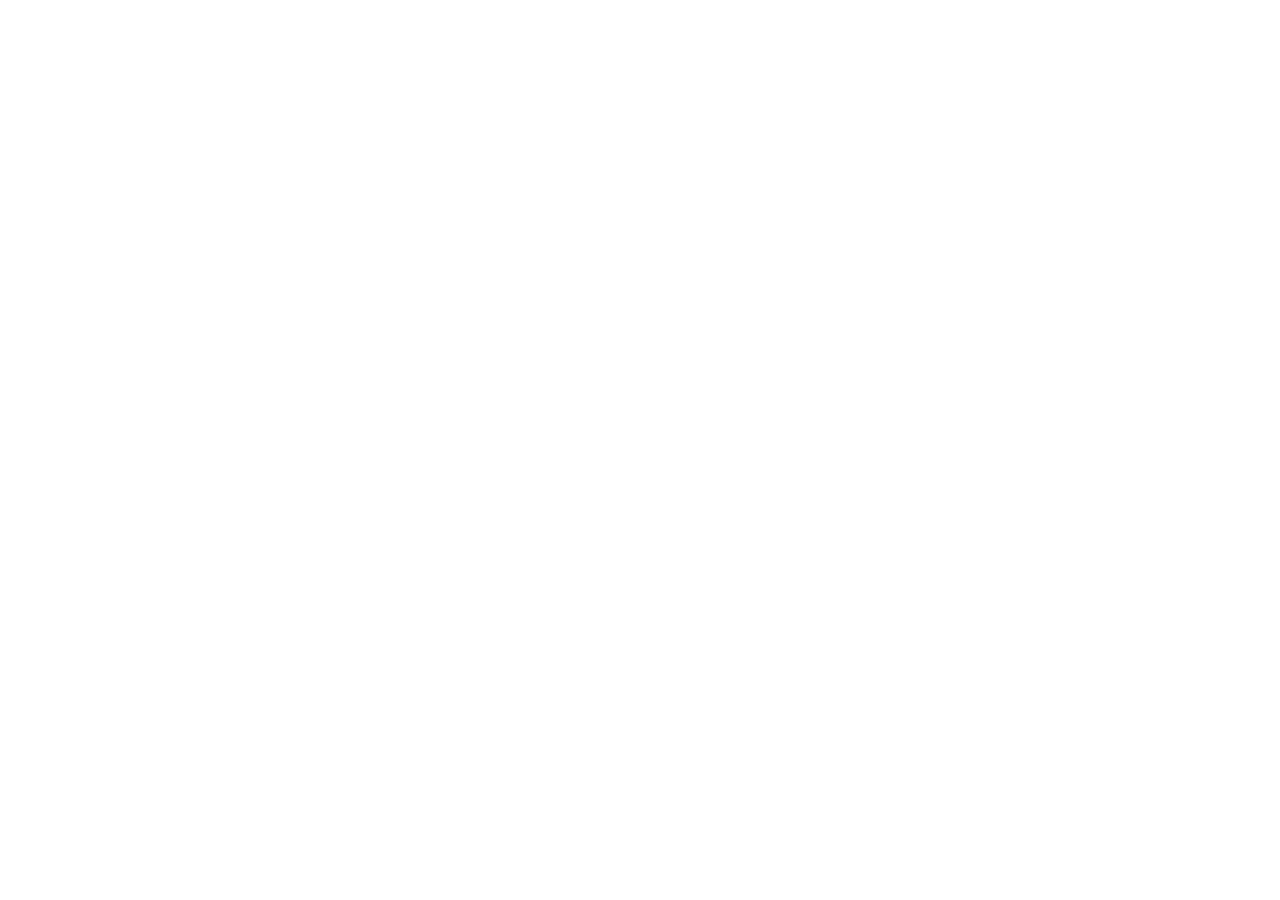
==== assets/index.html @ 63ebee33 "inicio do desenvolvimento do HTML" ====
<!DOCTYPE html>
<html lang="en">
<head>
    <meta charset="UTF-8">
    <meta name="viewport" content="width=device-width, initial-scale=1.0">
    <title>Receita de Omelete</title>
</head>
<body>
    
</body>
</html>
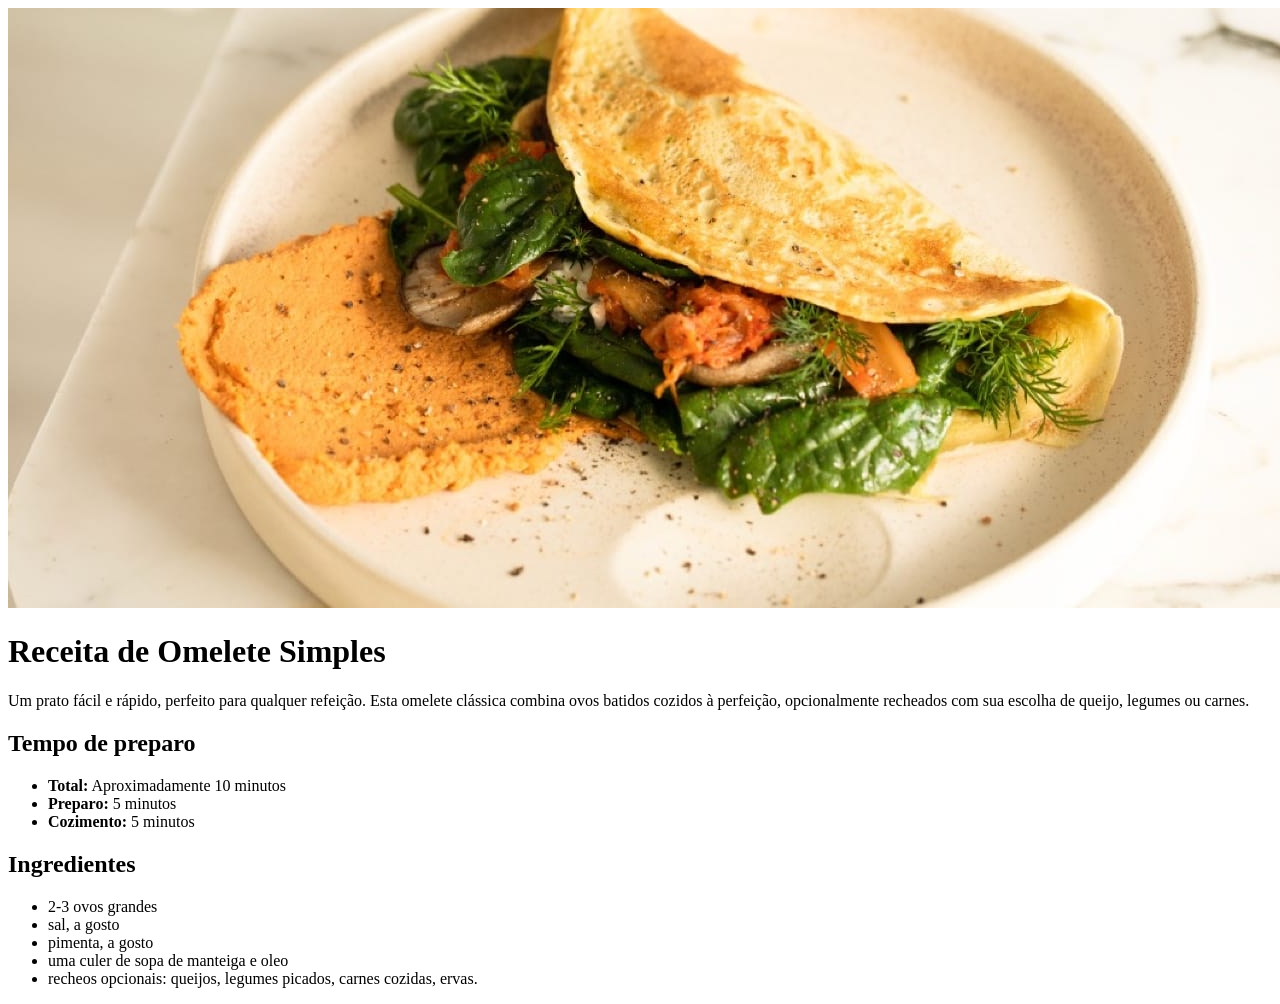
==== commit 07c629fc: "terceiro commit do HTML" ====
--- a/assets/index.html
+++ b/assets/index.html
@@ -1,11 +1,50 @@
 <!DOCTYPE html>
-<html lang="en">
+<html lang="pt-br">
 <head>
     <meta charset="UTF-8">
     <meta name="viewport" content="width=device-width, initial-scale=1.0">
     <title>Receita de Omelete</title>
 </head>
 <body>
-    
+    <div>
+        <img src="./image-omelette.jpeg" alt="imagem de um omelte recheados de folhas verdes e legumes ">
+
+    <h1>Receita de Omelete Simples</h1>
+     <p>Um prato fácil e rápido, perfeito para qualquer refeição. Esta omelete clássica combina ovos batidos cozidos à perfeição, opcionalmente recheados com sua escolha de queijo, legumes ou carnes.</p>
+
+     <div>
+        <h2>Tempo de preparo</h2>
+
+        <ul>
+            <li>
+                 <strong>Total:</strong> Aproximadamente 10 minutos
+            </li>
+            <li>
+                <strong>Preparo:</strong> 5 minutos
+            </li>
+            <li>
+                <strong>Cozimento:</strong> 5 minutos
+            </li>
+        </ul>
+     </div>
+
+     <div>
+       <h2>Ingredientes</h2>
+       <ul>
+             <li>2-3 ovos grandes</li>
+            <li>sal, a gosto</li>
+             <li>pimenta, a gosto</li>
+             <li>uma culer de sopa de manteiga e oleo</li>
+             <li>recheos opcionais: queijos, legumes picados, carnes cozidas, ervas.</li>
+         </ul>
+
+     </div>
+     </div>
+
+
+
+
+
+
 </body>
 </html>
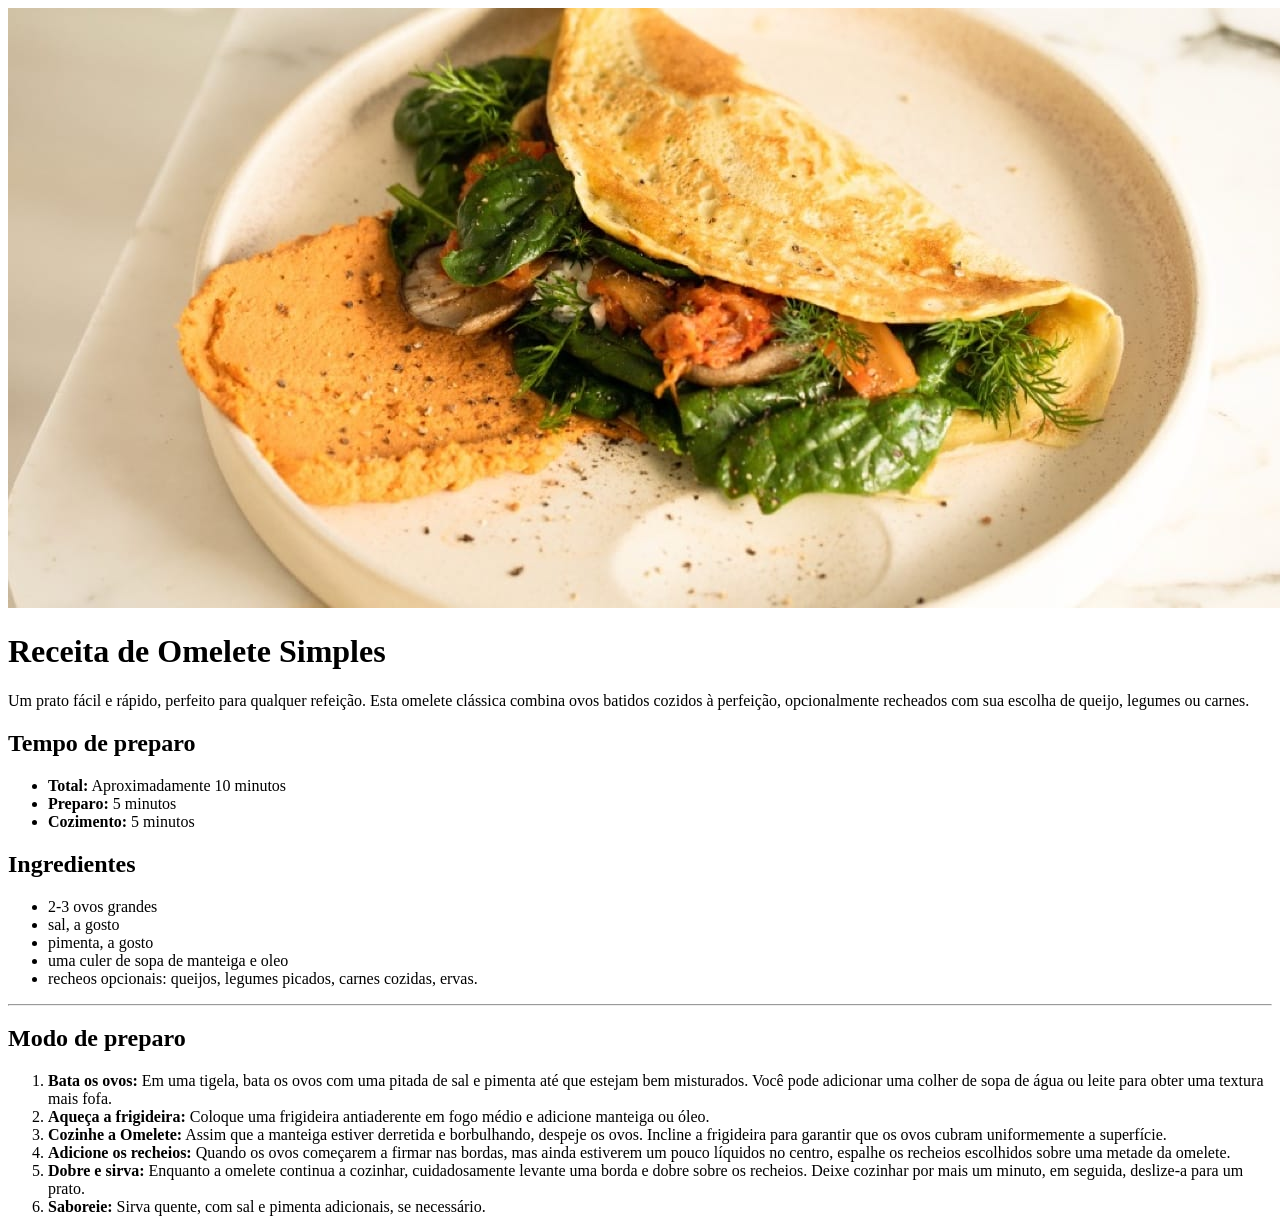
==== commit ad0f9594: "quarto commit do HTML" ====
--- a/assets/index.html
+++ b/assets/index.html
@@ -37,8 +37,35 @@
              <li>uma culer de sopa de manteiga e oleo</li>
              <li>recheos opcionais: queijos, legumes picados, carnes cozidas, ervas.</li>
          </ul>
+    
+        </div>
+        <hr>
 
-     </div>
+        <div>
+            <h2>Modo de preparo</h2>
+
+            <ol>
+                <li>
+                    <strong>Bata os ovos:</strong>  Em uma tigela, bata os ovos com uma pitada de sal e pimenta até que estejam bem misturados. Você pode adicionar uma colher de sopa de água ou leite para obter uma textura mais fofa.
+                </li>
+                <li>
+                    <strong>Aqueça a frigideira:</strong> Coloque uma frigideira antiaderente em fogo médio e adicione manteiga ou óleo.
+                </li>
+                <li>
+                    <strong>Cozinhe a Omelete:</strong> Assim que a manteiga estiver derretida e borbulhando, despeje os ovos. Incline a frigideira para garantir que os ovos cubram uniformemente a superfície.
+                </li>
+                <li>
+                    <strong>Adicione os recheios:</strong> Quando os ovos começarem a firmar nas bordas, mas ainda estiverem um pouco líquidos no centro, espalhe os recheios escolhidos sobre uma metade da omelete.
+                </li>
+                <li>
+                    <strong>Dobre e sirva:</strong> Enquanto a omelete continua a cozinhar, cuidadosamente levante uma borda e dobre sobre os recheios. Deixe cozinhar por mais um minuto, em seguida, deslize-a para um prato.
+                </li>
+                <li>
+                    <strong>Saboreie:</strong> Sirva quente, com sal e pimenta adicionais, se necessário.
+                </li>
+            </ol>
+        </div>
+
      </div>
 
 
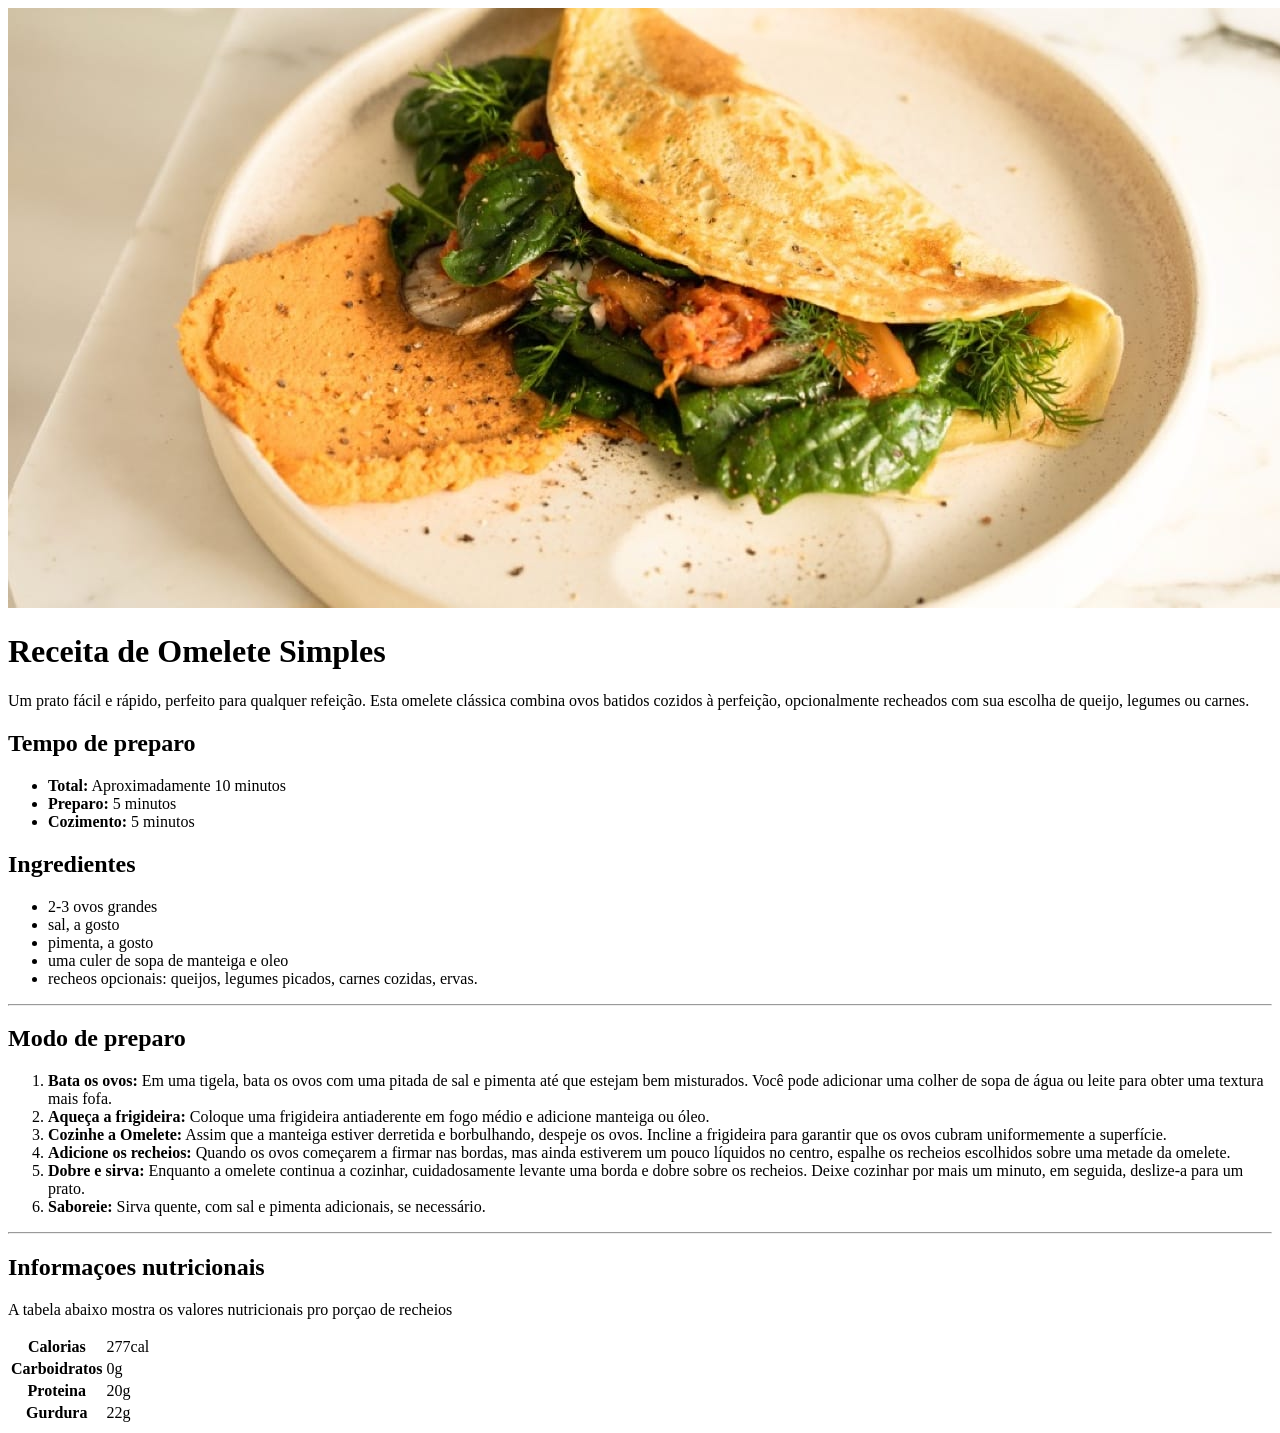
==== commit a78f12d7: "quinto commit do HTML" ====
--- a/assets/index.html
+++ b/assets/index.html
@@ -66,6 +66,33 @@
             </ol>
         </div>
 
+        <hr>
+        <div>
+            <h2>Informaçoes nutricionais</h2>
+
+            <p>A tabela abaixo mostra os valores nutricionais pro porçao de recheios </p>
+
+
+            <table>
+                <tr>
+                    <th>Calorias</th>
+                    <td>277cal</td>
+                </tr>
+                <tr>
+                    <th>Carboidratos</th>
+                    <td>0g</td>
+                </tr>
+                <tr>
+                    <th>Proteina</th>
+                    <td>20g</td>
+                </tr>
+                <tr>
+                    <th>Gurdura</th>
+                    <td>22g</td>
+                </tr>
+            </table>
+
+        </div>
      </div>
 
 
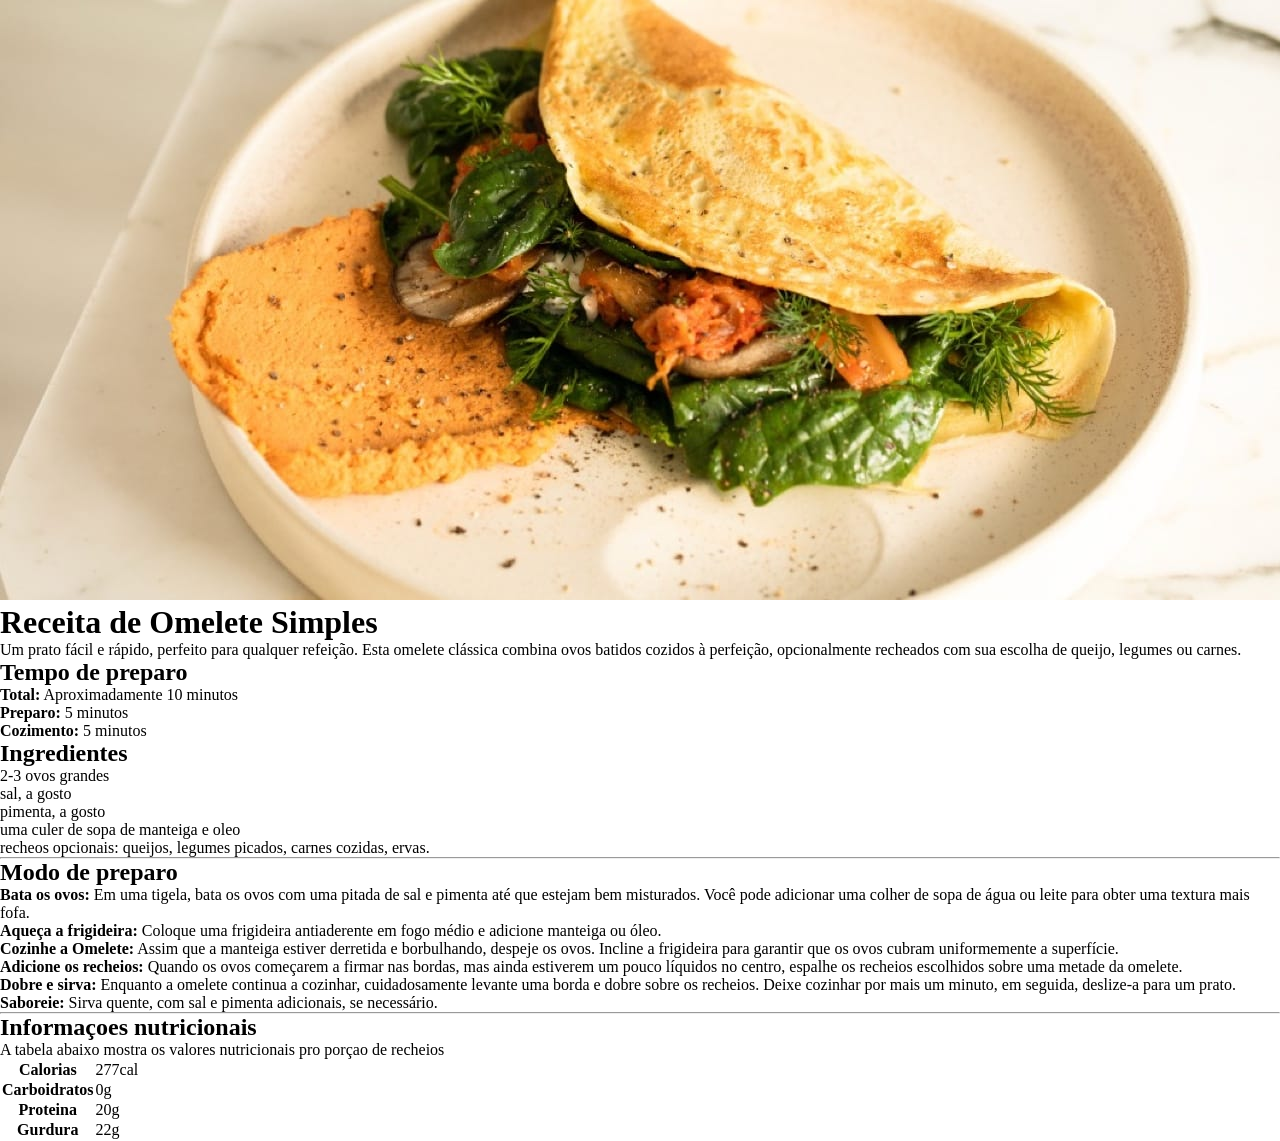
==== commit a5c8a177: "primeiro commit do CSS" ====
--- a/assets/index.html
+++ b/assets/index.html
@@ -3,6 +3,10 @@
 <head>
     <meta charset="UTF-8">
     <meta name="viewport" content="width=device-width, initial-scale=1.0">
+    <link rel="preconnect" href="https://fonts.googleapis.com">
+    <link rel="preconnect" href="https://fonts.gstatic.com" crossorigin>
+    <link href="https://fonts.googleapis.com/css2?family=Lora:ital,wght@0,400..700;1,400..700&family=Outfit:wght@100..900&display=swap" rel="stylesheet">
+    <link rel="stylesheet" href="style.css">
     <title>Receita de Omelete</title>
 </head>
 <body>
--- a/assets/style.css
+++ b/assets/style.css
@@ -0,0 +1,11 @@
+* {
+    margin: 0;
+
+    padding: 0;
+
+    box-sizing: border-box;
+}
+
+body {
+    background-color: f3e5d7;
+}
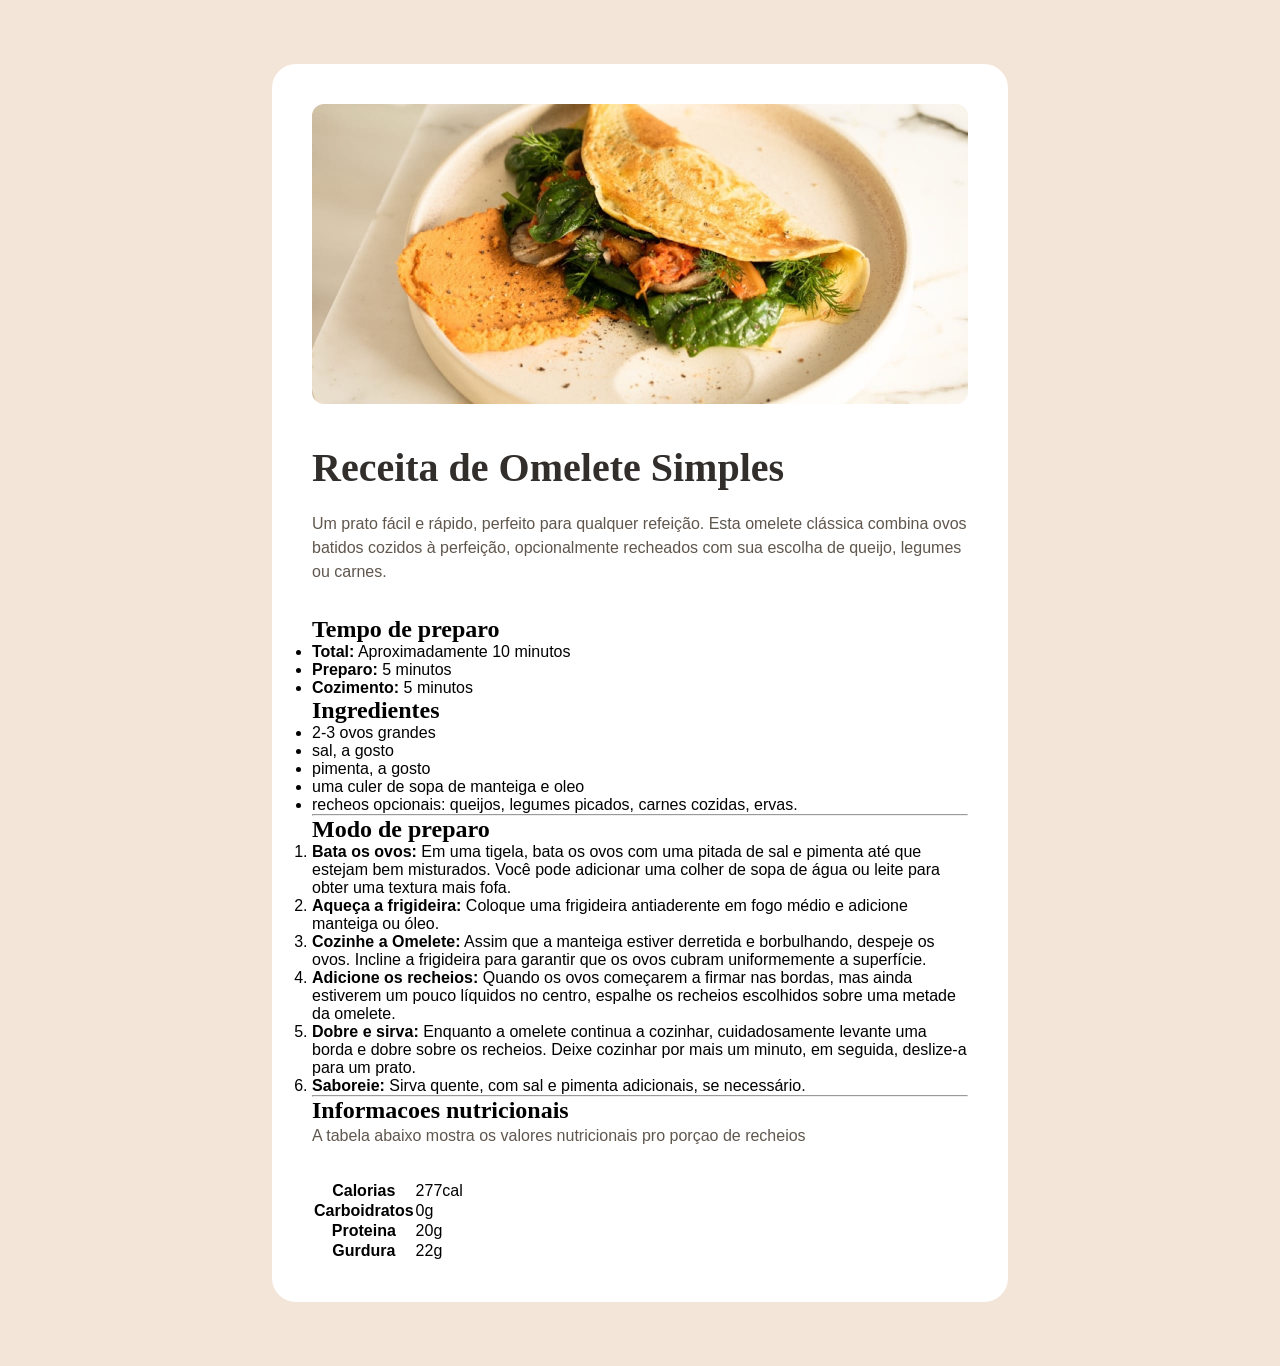
==== commit 459c12b2: "Sexto commit do HTML" ====
--- a/assets/index.html
+++ b/assets/index.html
@@ -16,7 +16,7 @@
     <h1>Receita de Omelete Simples</h1>
      <p>Um prato fácil e rápido, perfeito para qualquer refeição. Esta omelete clássica combina ovos batidos cozidos à perfeição, opcionalmente recheados com sua escolha de queijo, legumes ou carnes.</p>
 
-     <div>
+     <div class="Tempo"> 
         <h2>Tempo de preparo</h2>
 
         <ul>
@@ -32,7 +32,7 @@
         </ul>
      </div>
 
-     <div>
+     <div class="Ingredientes">
        <h2>Ingredientes</h2>
        <ul>
              <li>2-3 ovos grandes</li>
@@ -45,7 +45,7 @@
         </div>
         <hr>
 
-        <div>
+        <div class="Modo">
             <h2>Modo de preparo</h2>
 
             <ol>
@@ -71,8 +71,8 @@
         </div>
 
         <hr>
-        <div>
-            <h2>Informaçoes nutricionais</h2>
+        <div class="Informacoes">
+            <h2>Informacoes nutricionais</h2>
 
             <p>A tabela abaixo mostra os valores nutricionais pro porçao de recheios </p>
 
--- a/assets/style.css
+++ b/assets/style.css
@@ -6,6 +6,43 @@
     box-sizing: border-box;
 }
 
+body >div {
+    background-color: #fff;
+    max-width: 736px;
+    margin: auto;
+    margin-block: 64px;
+    padding: 40px;
+    border-radius: 24px;
+}
+
+div img {
+    width: 100%;
+    border-radius: 12px;
+    margin-bottom: 40px;
+
+}
+
 body {
-    background-color: f3e5d7;
-}+    background-color: #f3e5d7;
+}
+
+h1, h2 {
+    font-family: "lora", serif;
+}
+
+h1 {
+    font-size: 40px;
+    color: #312e2c;
+    line-height: 100%;
+    margin-bottom: 24px;
+    }
+
+    p, li, th, td  {
+        font-family: "Outfit", sans-serif;
+    }
+
+    p {
+        color: #5f564d;
+        line-height: 150%;
+        margin-bottom: 32px;
+    }
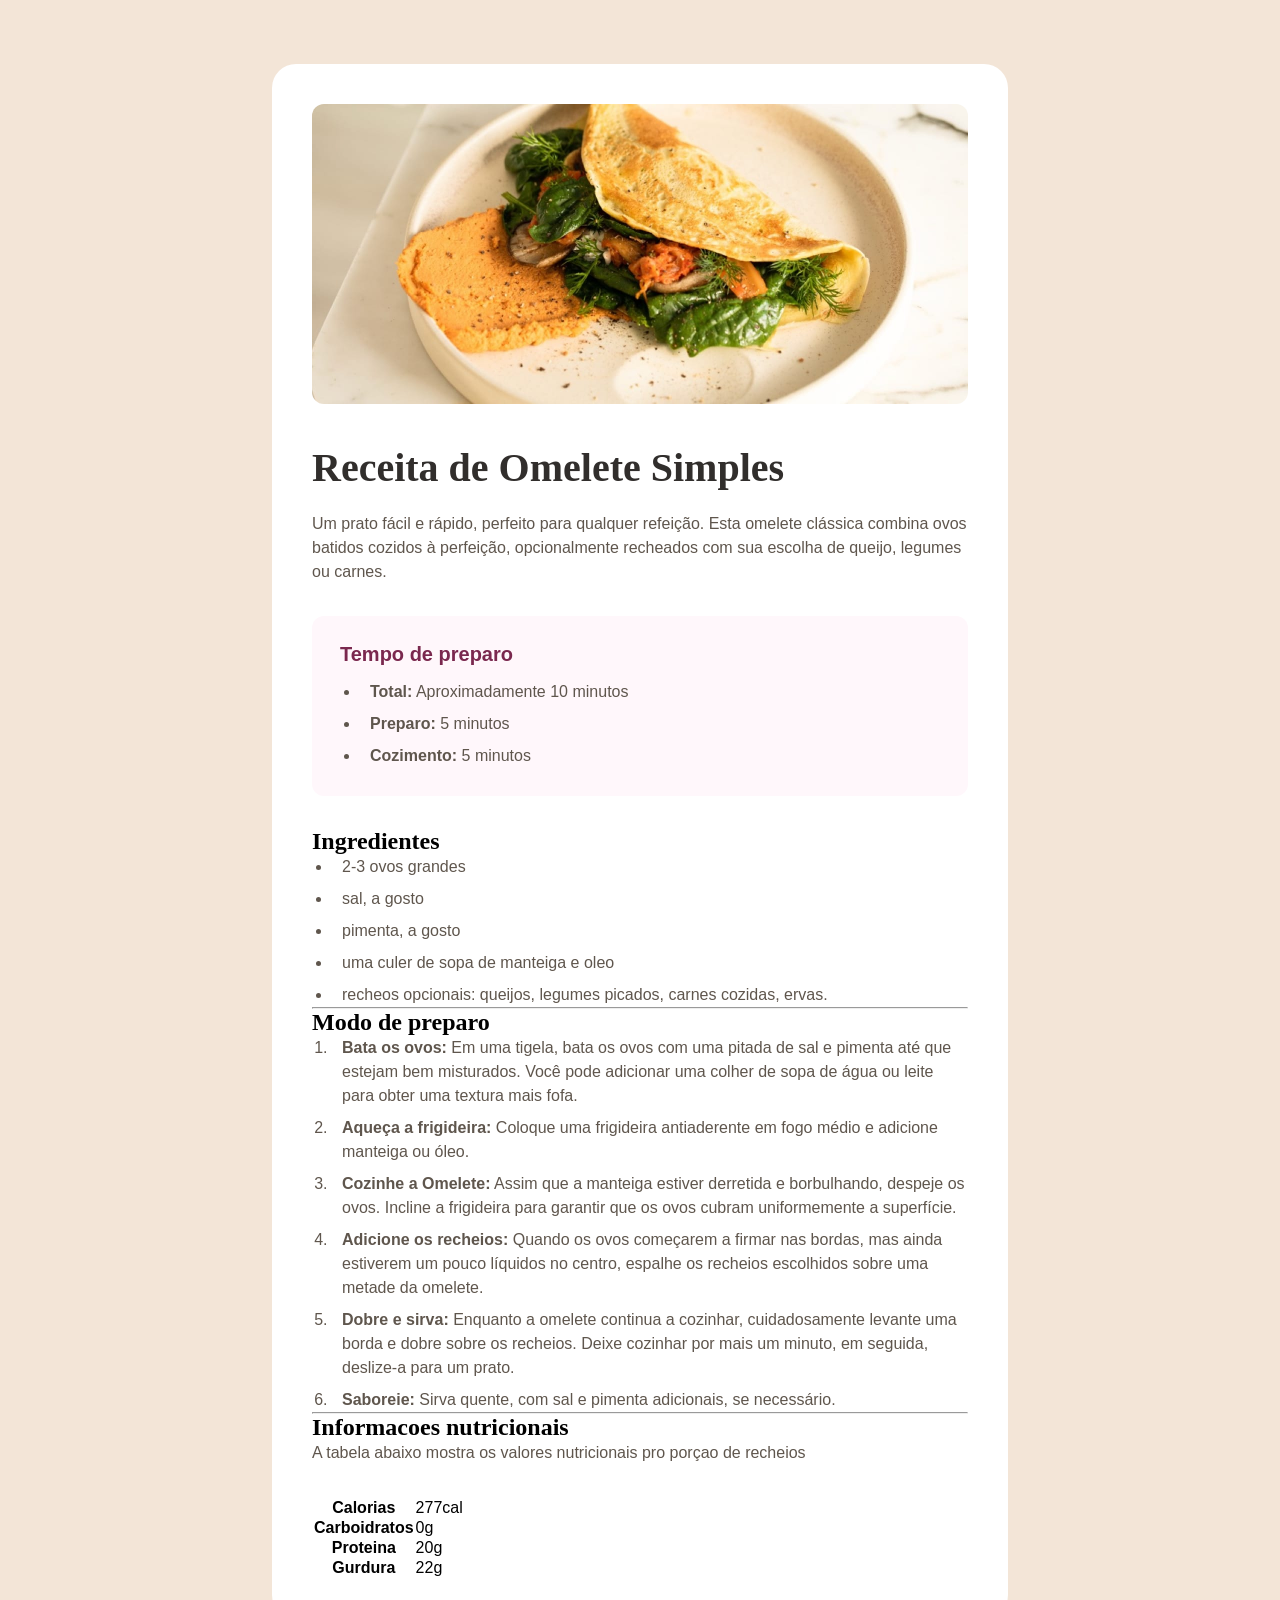
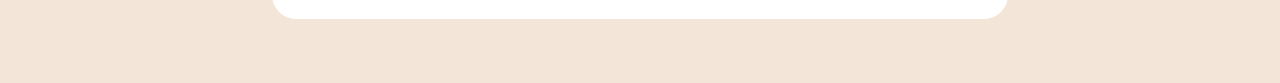
==== commit 34b45ba6: "Quinto commit CSS" ====
--- a/assets/index.html
+++ b/assets/index.html
@@ -16,7 +16,7 @@
     <h1>Receita de Omelete Simples</h1>
      <p>Um prato fácil e rápido, perfeito para qualquer refeição. Esta omelete clássica combina ovos batidos cozidos à perfeição, opcionalmente recheados com sua escolha de queijo, legumes ou carnes.</p>
 
-     <div class="Tempo"> 
+     <div class="tempo"> 
         <h2>Tempo de preparo</h2>
 
         <ul>
@@ -32,7 +32,7 @@
         </ul>
      </div>
 
-     <div class="Ingredientes">
+     <div class="ingredientes">
        <h2>Ingredientes</h2>
        <ul>
              <li>2-3 ovos grandes</li>
@@ -45,7 +45,7 @@
         </div>
         <hr>
 
-        <div class="Modo">
+        <div class="modo">
             <h2>Modo de preparo</h2>
 
             <ol>
@@ -71,7 +71,7 @@
         </div>
 
         <hr>
-        <div class="Informacoes">
+        <div class="informacoes">
             <h2>Informacoes nutricionais</h2>
 
             <p>A tabela abaixo mostra os valores nutricionais pro porçao de recheios </p>
--- a/assets/style.css
+++ b/assets/style.css
@@ -45,4 +45,39 @@
         color: #5f564d;
         line-height: 150%;
         margin-bottom: 32px;
+    }
+
+    .tempo {
+        background-color: #fff7fb;
+        padding: 28px;
+        border-radius: 12px;
+        margin-bottom: 32px;
+    }
+
+    .tempo h2 {
+        font-size: 20px;
+        font-weight: 600;
+        line-height: 100%;
+        font-family: "Outfit", sans-serif;
+        color: #7a284e;
+        margin-bottom: 16px;
+    }
+
+    li { 
+        padding-left: 10px;
+        color: #5f564d;
+        line-height: 150%;
+    }
+
+    li + li {
+        margin-top: 8px;
+    }
+
+    ol, ul {
+        margin-left: 20px;
+    }
+
+    .tempo li ::marker {
+        color: #7a284e;
+        font-size: 12px;
     }
